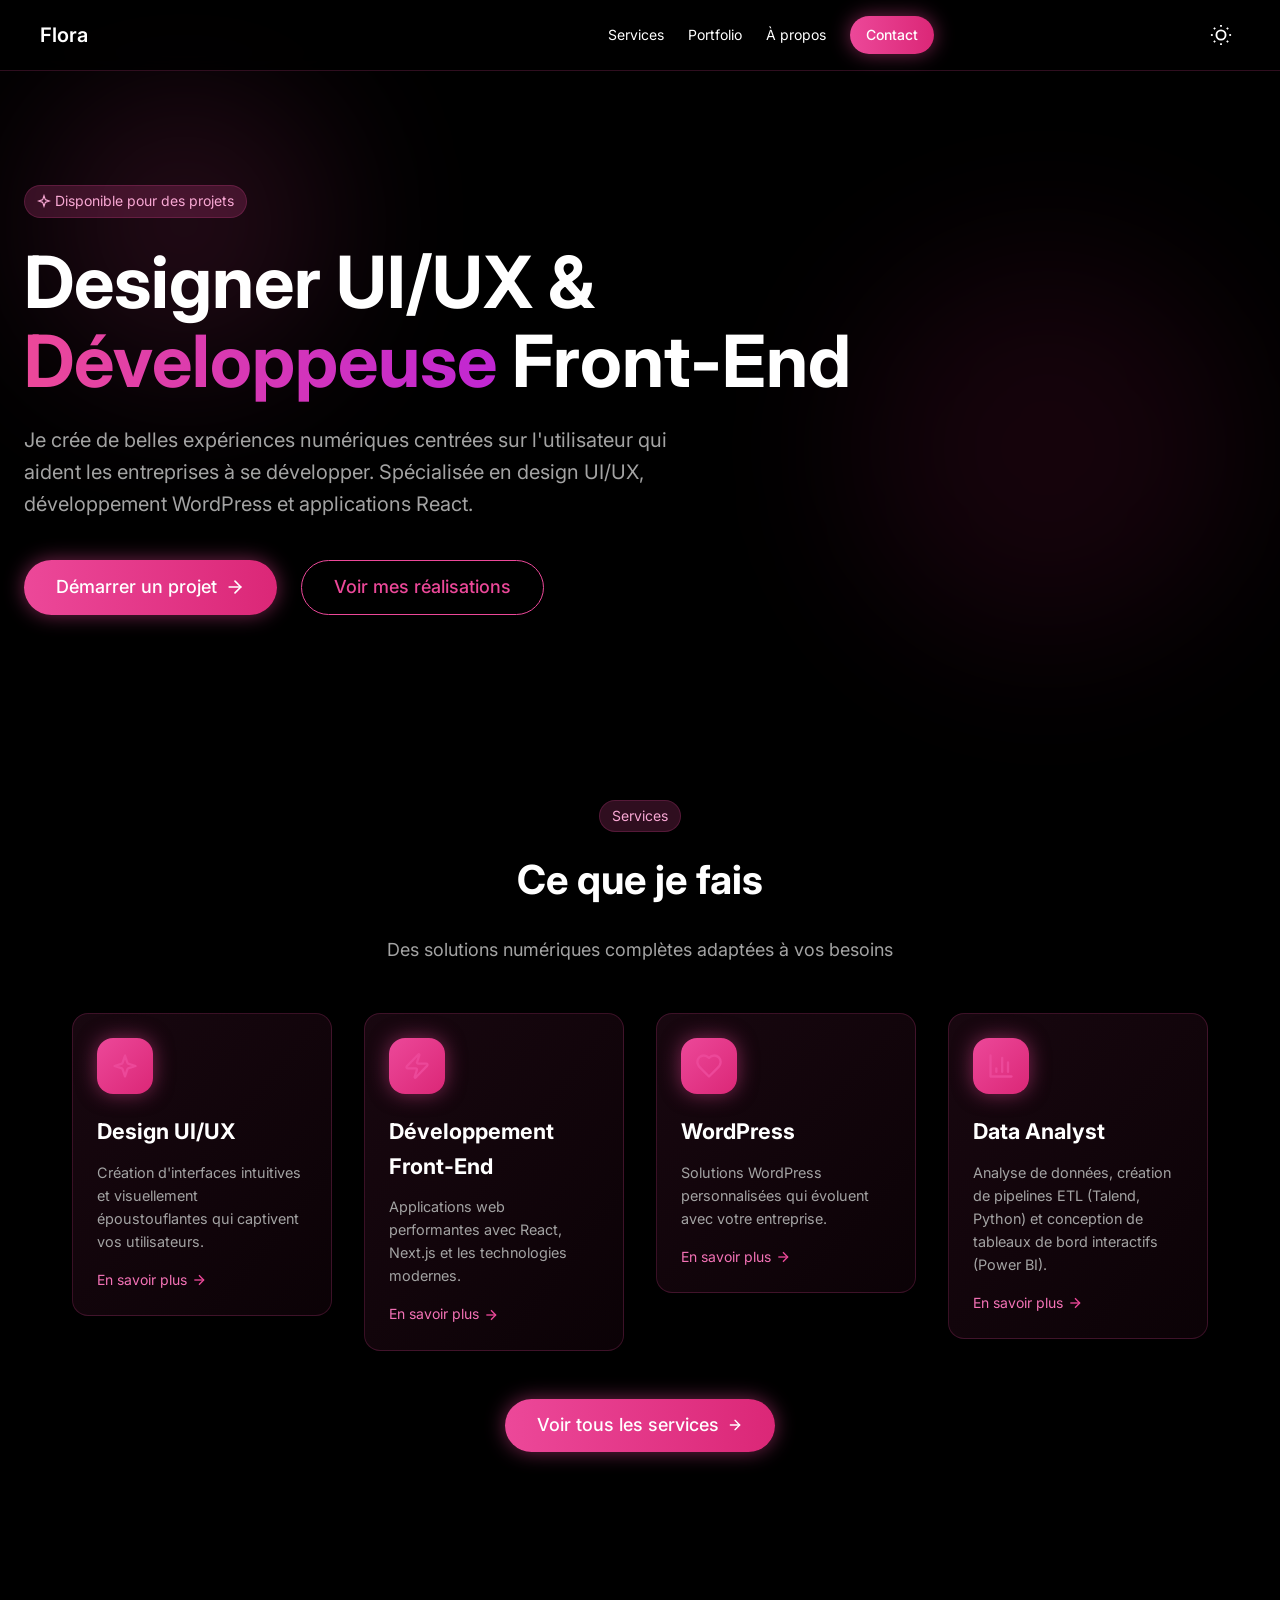
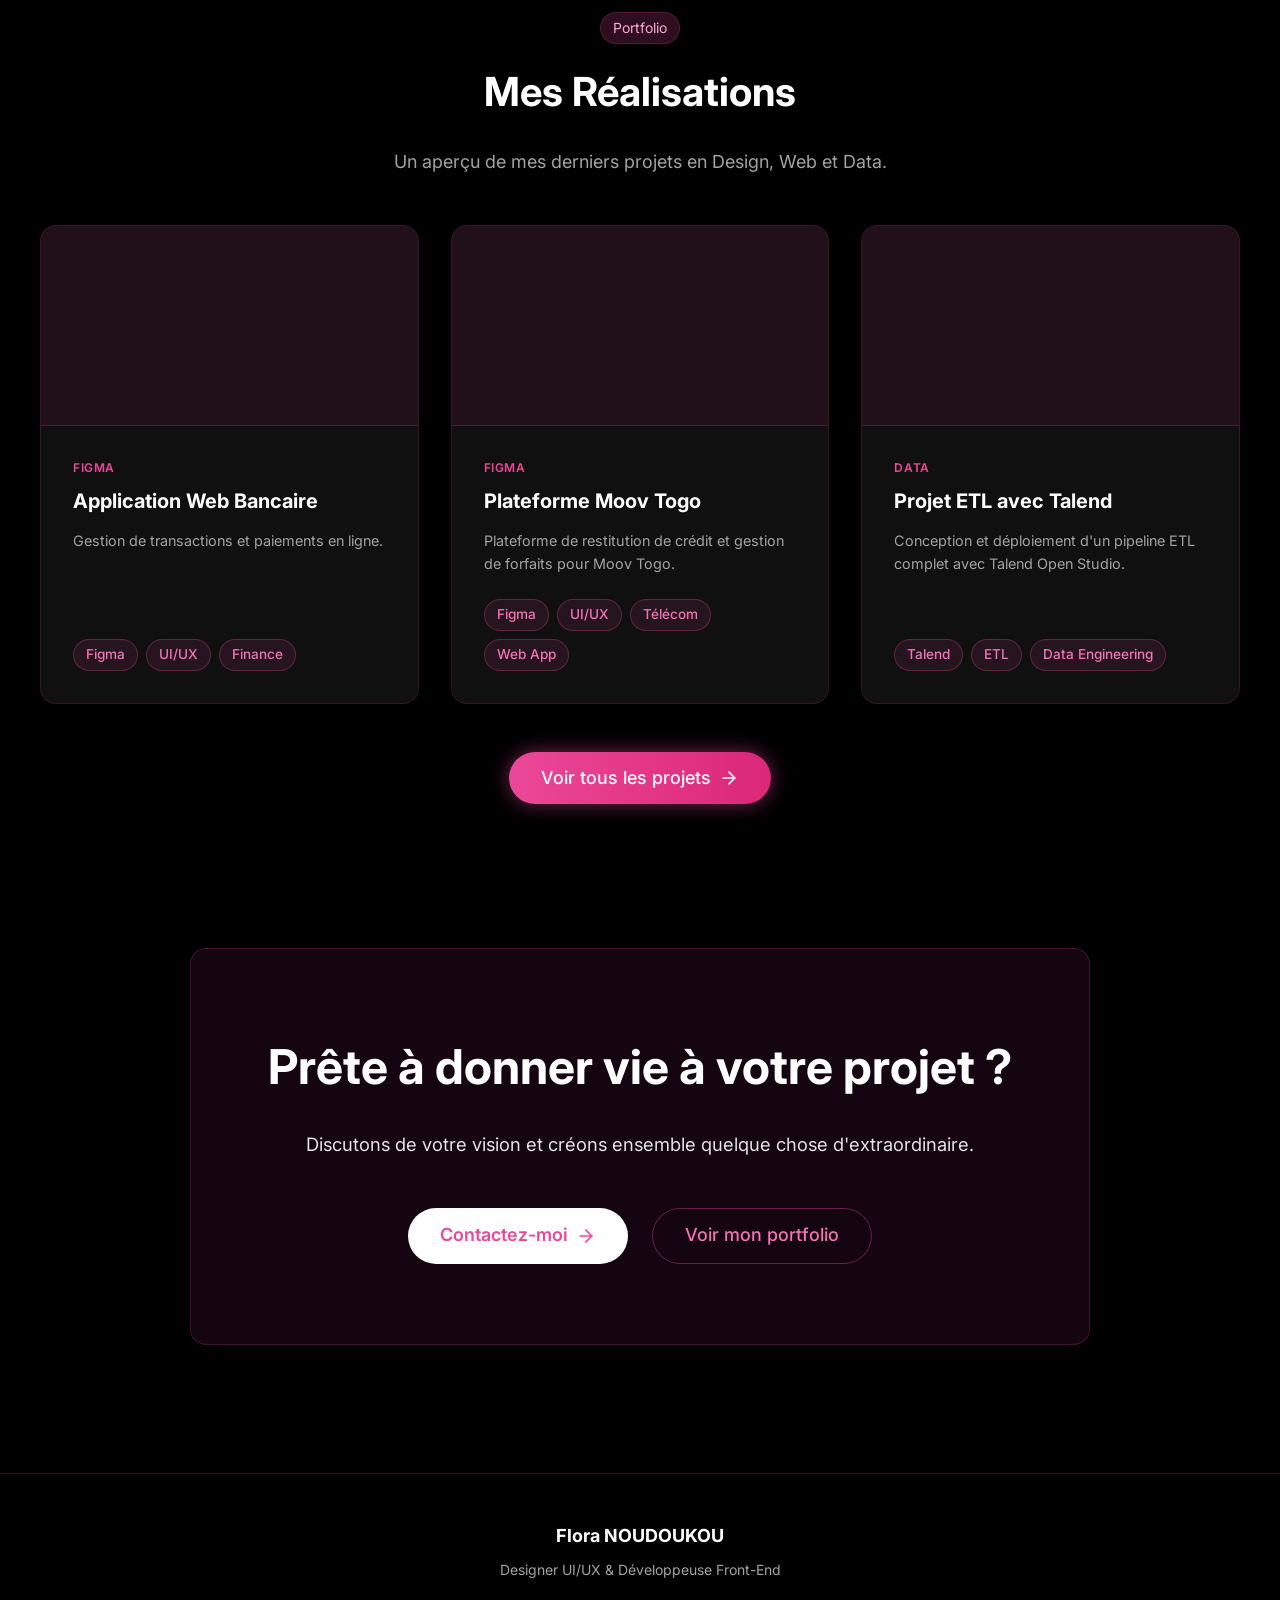
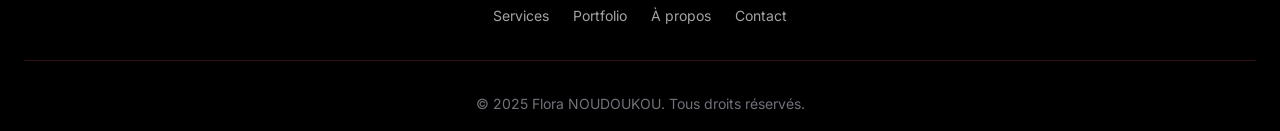
==== index.html @ b66b8b77 "Add files via upload" ====
<!DOCTYPE html>
<html lang="fr">

<head>
  <meta charset="UTF-8">
  <meta name="viewport" content="width=device-width, initial-scale=1.0">
  <title>Flora - Portfolio</title>
  <link rel="stylesheet" href="style.css">
  <link href="https://fonts.googleapis.com/css2?family=Inter:wght@400;500;600;700&display=swap" rel="stylesheet">
</head>

<body>
  <nav class="navbar">
    <div class="nav-container">
      <a href="index.html" class="logo">Flora</a>
      <button id="mobile-menu-toggle" class="mobile-menu-btn" aria-label="Menu">
        <svg viewBox="0 0 24 24" fill="none" stroke="currentColor" stroke-width="2" stroke-linecap="round"
          stroke-linejoin="round">
          <line x1="3" y1="12" x2="21" y2="12"></line>
          <line x1="3" y1="6" x2="21" y2="6"></line>
          <line x1="3" y1="18" x2="21" y2="18"></line>
        </svg>
      </button>
      <div class="nav-links desktop-only">
        <a href="services.html">Services</a>
        <a href="#portfolio">Portfolio</a>
        <a href="about.html">À propos</a>
        <a href="contact.html" class="btn btn-primary glow-pink btn-sm">Contact</a>
      </div>
      <button class="theme-toggle-btn ml-2" aria-label="Changer le thème"
        style="background: none; border: none; cursor: pointer; color: var(--text-color); display: flex; align-items: center; justify-content: center; padding: 0.5rem;">
        <svg class="sun-icon" width="22" height="22" viewBox="0 0 24 24" fill="none" stroke="currentColor"
          stroke-width="2">
          <circle cx="12" cy="12" r="5" />
          <line x1="12" y1="1" x2="12" y2="3" />
          <line x1="12" y1="21" x2="12" y2="23" />
          <line x1="4.22" y1="4.22" x2="5.64" y2="5.64" />
          <line x1="18.36" y1="18.36" x2="19.78" y2="19.78" />
          <line x1="1" y1="12" x2="3" y2="12" />
          <line x1="21" y1="12" x2="23" y2="12" />
          <line x1="4.22" y1="19.78" x2="5.64" y2="18.36" />
          <line x1="18.36" y1="5.64" x2="19.78" y2="4.22" />
        </svg>
        <svg class="moon-icon" width="22" height="22" viewBox="0 0 24 24" fill="none" stroke="currentColor"
          stroke-width="2" style="display: none;">
          <path d="M21 12.79A9 9 0 1 1 11.21 3 7 7 0 0 0 21 12.79z" />
        </svg>
      </button>
    </div>
  </nav>

  <section class="hero relative-container"
    style="text-align: left; align-items: flex-start; display: flex; flex-direction: column;">
    <div class="bg-orb orb-1"></div>
    <div class="bg-orb orb-2"></div>

    <div class="z-10 container" style="margin-left: 0; padding-left: 1.5rem;">
      <div class="badge mb-6">
        <svg width="14" height="14" viewBox="0 0 24 24" fill="none" stroke="currentColor" stroke-width="2" class="mr-1">
          <path
            d="m12 3-1.912 5.813a2 2 0 0 1-1.275 1.275L3 12l5.813 1.912a2 2 0 0 1 1.275 1.275L12 21l1.912-5.813a2 2 0 0 1 1.275-1.275L21 12l-5.813-1.912a2 2 0 0 1-1.275-1.275L12 3Z" />
        </svg>
        Disponible pour des projets
      </div>

      <h1 class="hero-title">
        Designer UI/UX & <br>
        <span class="text-gradient">Développeuse</span> Front-End
      </h1>

      <p class="hero-description text-muted">
        Je crée de belles expériences numériques centrées sur l'utilisateur qui aident les entreprises à se développer.
        Spécialisée en design UI/UX, développement WordPress et applications React.
      </p>

      <div class="button-group">
        <a href="contact.html" class="btn btn-primary glow-pink btn-lg">
          Démarrer un projet
          <svg width="20" height="20" viewBox="0 0 24 24" fill="none" stroke="currentColor" stroke-width="2"
            stroke-linecap="round" stroke-linejoin="round" class="ml-2">
            <path d="M5 12h14" />
            <path d="m12 5 7 7-7 7" />
          </svg>
        </a>
        <a href="portfolio.html" class="btn btn-outline btn-lg">Voir mes réalisations</a>
      </div>
    </div>
  </section>

  <section id="services" class="services-section">
    <div class="container text-center">
      <div class="badge mb-4">Services</div>
      <h2 class="section-title">Ce que je fais</h2>
      <p class="section-subtitle">Des solutions numériques complètes adaptées à vos besoins</p>

      <div class="grid-4">
        <div class="card group">
          <div class="card-icon glow-pink">
            <svg width="28" height="28" viewBox="0 0 24 24" fill="none" stroke="white" stroke-width="2"
              stroke-linecap="round" stroke-linejoin="round">
              <path
                d="m12 3-1.912 5.813a2 2 0 0 1-1.275 1.275L3 12l5.813 1.912a2 2 0 0 1 1.275 1.275L12 21l1.912-5.813a2 2 0 0 1 1.275-1.275L21 12l-5.813-1.912a2 2 0 0 1-1.275-1.275L12 3Z" />
            </svg>
          </div>
          <h3>Design UI/UX</h3>
          <p>Création d'interfaces intuitives et visuellement époustouflantes qui captivent vos utilisateurs.</p>
          <a href="#uiux" class="btn-link">En savoir plus <svg width="16" height="16" viewBox="0 0 24 24" fill="none"
              stroke="currentColor" stroke-width="2" class="ml-1">
              <path d="M5 12h14" />
              <path d="m12 5 7 7-7 7" />
            </svg></a>
        </div>

        <div class="card group">
          <div class="card-icon glow-pink">
            <svg width="28" height="28" viewBox="0 0 24 24" fill="none" stroke="white" stroke-width="2"
              stroke-linecap="round" stroke-linejoin="round">
              <path
                d="M4 14a1 1 0 0 1-.78-1.63l9.9-10.2a.5.5 0 0 1 .86.46l-1.92 6.02A1 1 0 0 0 13 10h7a1 1 0 0 1 .78 1.63l-9.9 10.2a.5.5 0 0 1-.86-.46l1.92-6.02A1 1 0 0 0 11 14z" />
            </svg>
          </div>
          <h3>Développement Front-End</h3>
          <p>Applications web performantes avec React, Next.js et les technologies modernes.</p>
          <a href="#frontend" class="btn-link">En savoir plus <svg width="16" height="16" viewBox="0 0 24 24"
              fill="none" stroke="currentColor" stroke-width="2" class="ml-1">
              <path d="M5 12h14" />
              <path d="m12 5 7 7-7 7" />
            </svg></a>
        </div>

        <div class="card group">
          <div class="card-icon glow-pink">
            <svg width="28" height="28" viewBox="0 0 24 24" fill="none" stroke="white" stroke-width="2"
              stroke-linecap="round" stroke-linejoin="round">
              <path
                d="M19 14c1.49-1.46 3-3.21 3-5.5A5.5 5.5 0 0 0 16.5 3c-1.76 0-3 .5-4.5 2-1.5-1.5-2.74-2-4.5-2A5.5 5.5 0 0 0 2 8.5c0 2.3 1.5 4.05 3 5.5l7 7Z" />
            </svg>
          </div>
          <h3>WordPress</h3>
          <p>Solutions WordPress personnalisées qui évoluent avec votre entreprise.</p>
          <a href="#wordpress" class="btn-link">En savoir plus <svg width="16" height="16" viewBox="0 0 24 24"
              fill="none" stroke="currentColor" stroke-width="2" class="ml-1">
              <path d="M5 12h14" />
              <path d="m12 5 7 7-7 7" />
            </svg></a>
        </div>

        <div class="card group">
          <div class="card-icon glow-pink">
            <svg width="28" height="28" viewBox="0 0 24 24" fill="none" stroke="white" stroke-width="2"
              stroke-linecap="round" stroke-linejoin="round">
              <path d="M3 3v18h18" />
              <path d="M18 17V9" />
              <path d="M13 17V5" />
              <path d="M8 17v-3" />
            </svg>
          </div>
          <h3>Data Analyst</h3>
          <p>Analyse de données, création de pipelines ETL (Talend, Python) et conception de tableaux de bord
            interactifs (Power BI).</p>
          <a href="services.html#data" class="btn-link">En savoir plus
            <svg width="16" height="16" viewBox="0 0 24 24" fill="none" stroke="currentColor" stroke-width="2"
              class="ml-1">
              <path d="M5 12h14" />
              <path d="m12 5 7 7-7 7" />
            </svg>
          </a>
        </div>
      </div>

      <div class="mt-12">
        <a href="services.html" class="btn btn-primary glow-pink btn-lg inline-flex">
          Voir tous les services
          <svg width="16" height="16" viewBox="0 0 24 24" fill="none" stroke="currentColor" stroke-width="2"
            stroke-linecap="round" stroke-linejoin="round" class="ml-2">
            <path d="M5 12h14" />
            <path d="m12 5 7 7-7 7" />
          </svg>
        </a>
      </div>
    </div>
  </section>

  <section id="portfolio" class="portfolio-section container">
    <div class="text-center mb-12">
      <div class="badge mb-4">Portfolio</div>
      <h2 class="section-title">Mes Réalisations</h2>
      <p class="section-subtitle">Un aperçu de mes derniers projets en Design, Web et Data.</p>
    </div>

    <div id="portfolio-grid-home" class="grid-3"></div>

    <div class="text-center mt-12">
      <a href="portfolio.html" class="btn btn-primary glow-pink btn-lg inline-flex">
        Voir tous les projets
        <svg width="20" height="20" viewBox="0 0 24 24" fill="none" stroke="currentColor" stroke-width="2"
          stroke-linecap="round" stroke-linejoin="round" class="ml-2">
          <path d="M5 12h14" />
          <path d="m12 5 7 7-7 7" />
        </svg>
      </a>
    </div>
  </section>

  <section class="cta-section container" style="margin-bottom: 4rem;">
    <div class="card cta-image-match">
      <h2>Prête à donner vie à votre projet ?</h2>
      <p>Discutons de votre vision et créons ensemble quelque chose d'extraordinaire.</p>
      <div class="cta-buttons-center">
        <a href="mailto:noudoukouflora24@gmail.com" class="btn btn-white-pink btn-lg">
          Contactez-moi
          <svg width="20" height="20" viewBox="0 0 24 24" fill="none" stroke="currentColor" stroke-width="2"
            stroke-linecap="round" stroke-linejoin="round" class="ml-2">
            <path d="M5 12h14" />
            <path d="m12 5 7 7-7 7" />
          </svg>
        </a>
        <a href="portfolio.html" class="btn btn-outline-dark btn-lg">Voir mon portfolio</a>
      </div>
    </div>
  </section>

  <footer class="footer border-t">
    <div class="container flex-between align-center mobile-col">
      <div class="footer-info">
        <h3>Flora NOUDOUKOU</h3>
        <p>Designer UI/UX & Développeuse Front-End</p>
      </div>
      <div class="footer-links">
        <a href="#services">Services</a>
        <a href="#portfolio">Portfolio</a>
        <a href="#about">À propos</a>
        <a href="#contact">Contact</a>
      </div>
    </div>
    <div class="footer-bottom border-t text-center">
      <p>© 2025 Flora NOUDOUKOU. Tous droits réservés.</p>
    </div>
  </footer>

  <script src="script.js"></script>
</body>

</html>
---- style.css ----
/* ==========================================
   0. VARIABLES & RESET
   ========================================== */
:root {
    --bg-color: #000000;
    --text-color: #ffffff;
    --text-muted: #a3a3a3;
    --primary: #ec4899;
    --primary-hover: #db2777;
    --badge-bg: rgba(236, 72, 153, 0.2);
    --badge-text: #f9a8d4;
    --card-bg: rgba(26, 26, 26, 0.4);
    --border-color: rgba(236, 72, 153, 0.2);
    font-family: 'Inter', -apple-system, BlinkMacSystemFont, 'Segoe UI', sans-serif;
}

* {
    margin: 0;
    padding: 0;
    box-sizing: border-box;
}

body {
    background-color: var(--bg-color);
    color: var(--text-color);
    line-height: 1.6;
    scroll-behavior: smooth;
    overflow-x: hidden;
    transition: background-color 0.4s ease, color 0.4s ease;
}

a {
    text-decoration: none;
    transition: color 0.3s ease, background-color 0.3s ease;
}

/* Transitions globales */
.card, .navbar, .btn, .footer, .form-control,
h1, h2, h3, p, .modal, .tag, svg {
    transition:
        background-color 0.4s ease,
        border-color 0.4s ease,
        color 0.4s ease,
        transform 0.3s ease,
        box-shadow 0.3s ease,
        stroke 0.4s ease;
}


/* ==========================================
   1. UTILITAIRES
   ========================================== */
.container         { max-width: 1200px; margin: 0 auto; padding: 0 1.5rem; }
.text-center       { text-align: center; }
.mx-auto           { margin-left: auto !important; margin-right: auto !important; }
.mb-4              { margin-bottom: 1rem; }
.mb-6              { margin-bottom: 1.5rem; }
.mt-12             { margin-top: 3rem; }
.mr-1              { margin-right: 0.25rem; }
.ml-1              { margin-left: 0.25rem; }
.ml-2              { margin-left: 0.5rem; }
.w-full            { width: 100%; }
.z-10              { position: relative; z-index: 10; }
.inline-flex       { display: inline-flex; align-items: center; }
.flex-between      { display: flex; justify-content: space-between; }
.align-center      { align-items: center; }
.flex-align-center { display: flex; align-items: center; }
.border-t          { border-top: 1px solid var(--border-color); }
.text-muted        { color: var(--text-muted); font-size: 0.85rem; margin-bottom: 0.5rem; }
.text-link         { color: #f472b6; font-size: 0.9rem; }
.text-small        { color: #f472b6; font-size: 0.8rem; margin-top: 0.5rem; }
.mobile-col        { flex-direction: column; gap: 1.5rem; text-align: center; }
.relative-container { position: relative; }


/* ==========================================
   2. NAVIGATION
   ========================================== */
.navbar {
    position: fixed;
    top: 0;
    width: 100%;
    background-color: rgba(0, 0, 0, 0.8);
    backdrop-filter: blur(12px);
    border-bottom: 1px solid var(--border-color);
    z-index: 50;
    padding: 1rem 1.5rem;
}

.nav-container {
    max-width: 1200px;
    margin: 0 auto;
    display: flex;
    justify-content: space-between;
    align-items: center;
}

.logo {
    font-size: 1.25rem;
    font-weight: 600;
    color: white;
}

.nav-links {
    display: flex;
    gap: 1.5rem;
    align-items: center;
}

.nav-links a {
    font-size: 0.875rem;
    color: white;
}

.nav-links a:hover { color: var(--primary); }

.mobile-menu-btn {
    background: none;
    border: none;
    color: #f472b6;
    cursor: pointer;
}

/* Icônes du toggle de thème */
body.light-mode .sun-icon  { display: none !important; }
body.light-mode .moon-icon { display: block !important; }


/* ==========================================
   3. STRUCTURES DES PAGES
   ========================================== */
.hero {
    padding: 10rem 0 5rem 0;
    text-align: left;
    display: flex;
    flex-direction: column;
    align-items: flex-start;
    justify-content: center;
    min-height: 80vh;
}

.hero .container {
    max-width: 900px;
    margin-left: 0;
    margin-right: auto;
}

.hero-title {
    font-size: clamp(2.5rem, 6vw, 4.5rem);
    font-weight: 700;
    line-height: 1.1;
    margin-bottom: 1.5rem;
    max-width: 850px;
}

.hero-description {
    font-size: clamp(1rem, 2vw, 1.25rem);
    color: var(--text-muted);
    margin-bottom: 2.5rem;
    max-width: 650px;
}

.button-group {
    display: flex;
    gap: 1.5rem;
    justify-content: flex-start;
    flex-wrap: wrap;
}

.section-header {
    padding-top: 8rem;
    padding-bottom: 3rem;
    display: flex;
    flex-direction: column;
    align-items: center;
    text-align: center;
}

.section-header .hero-title {
    max-width: 900px;
    margin: 0 auto;
    line-height: 1.2;
}

.section-title    { font-size: 2.5rem; margin-bottom: 1rem; }
.section-subtitle {
    max-width: 700px;
    margin: 1.5rem auto 3rem;
    color: var(--text-muted);
    font-size: 1.125rem;
}

.services-section  { padding: 5rem 0; }
.portfolio-section { padding: 5rem 0; }
.cta-section       { padding: 4rem 1.5rem; }


/* ==========================================
   4. BADGES & BOUTONS
   ========================================== */
.badge {
    display: inline-flex;
    align-items: center;
    padding: 0.25rem 0.75rem;
    font-size: 0.875rem;
    border-radius: 9999px;
    background-color: var(--badge-bg);
    color: var(--badge-text);
    border: 1px solid var(--border-color);
    transition: all 0.4s ease;
}

.btn {
    display: inline-flex;
    align-items: center;
    justify-content: center;
    border-radius: 9999px;
    font-weight: 500;
    cursor: pointer;
    border: none;
    padding: 0.8rem 2rem;
    width: fit-content;
    transition: all 0.3s ease;
}

.btn-sm { padding: 0.5rem 1rem; font-size: 0.875rem; }
.btn-lg { padding: 0.75rem 2rem; font-size: 1.125rem; }

.btn:active { transform: scale(0.95); }

.btn-primary {
    background: linear-gradient(to right, #ec4899, #db2777);
    color: white;
}
.btn-primary:hover {
    background: linear-gradient(to right, #db2777, #be185d);
    filter: brightness(1.1);
    box-shadow: 0 0 25px rgba(236, 72, 153, 0.6);
}

.btn-outline {
    background: transparent;
    border: 1px solid var(--primary);
    color: var(--primary);
}
.btn-outline:hover { background-color: rgba(124, 58, 237, 0.1); }

.btn-outline-dark {
    background-color: transparent;
    color: #f472b6;
    border: 1px solid rgba(236, 72, 153, 0.4);
    padding: 0.8rem 2rem;
    border-radius: 9999px;
    font-weight: 500;
}
.btn-outline-dark:hover { background-color: rgba(236, 72, 153, 0.1); }

.btn-white {
    background-color: white;
    color: #db2777;
}
.btn-white:hover { background-color: #f3f4f6; }

.btn-white-pink {
    background-color: white;
    color: var(--primary);
    font-weight: 600;
    padding: 0.8rem 2rem;
    border-radius: 9999px;
}
.btn-white-pink:hover { background-color: #f3f4f6; }

.btn-link {
    display: inline-flex;
    align-items: center;
    color: #f472b6;
    font-size: 0.875rem;
}
.btn-link:hover { color: #f9a8d4; }


/* ==========================================
   5. CARTES & SERVICES
   ========================================== */
.card {
    background: linear-gradient(to bottom right, rgba(236, 72, 153, 0.1), rgba(219, 39, 119, 0.05));
    border: 1px solid var(--border-color);
    padding: 1.5rem;
    border-radius: 1rem;
    text-align: left;
    display: flex;
    flex-direction: column;
    transition: all 0.3s ease;
    animation: fadeInUp 0.6s ease-out backwards;
}

.card:nth-child(2) { animation-delay: 0.1s; }
.card:nth-child(3) { animation-delay: 0.2s; }
.card:nth-child(4) { animation-delay: 0.3s; }

.card:hover {
    transform: translateY(-8px);
    border-color: var(--primary);
    box-shadow: 0 12px 30px rgba(236, 72, 153, 0.15);
}

.services-section .card {
    aspect-ratio: 1 / 1;
    align-items: flex-start;
}

.services-section .card .btn-link { margin-top: auto; }

.card-icon {
    width: 3.5rem;
    height: 3.5rem;
    flex-shrink: 0;
    background: linear-gradient(to bottom right, #ec4899, #db2777);
    border-radius: 1rem;
    display: flex;
    align-items: center;
    justify-content: center;
    margin-bottom: 1.25rem;
    color: white;
    transition: transform 0.3s ease;
}
.card:hover .card-icon { transform: scale(1.1); }

.card h3 { font-size: 1.35rem; margin-bottom: 0.75rem; }
.card p   { color: var(--text-muted); font-size: 0.9rem; margin-bottom: 1rem; flex-grow: 1; }

.card .btn-link { margin-top: auto; width: fit-content; }

.check-icon, .passion-card svg, .card svg {
    color: var(--primary);
    stroke: var(--primary);
}

.grid-2 { display: grid; grid-template-columns: 1fr; gap: 2rem; }
.grid-3 { display: grid; grid-template-columns: repeat(auto-fit, minmax(300px, 1fr)); gap: 2rem; }
.grid-4 { display: grid; grid-template-columns: repeat(auto-fit, minmax(260px, 1fr)); gap: 2rem; justify-content: center; }


/* ==========================================
   6. PORTFOLIO & MODALE
   ========================================== */
.project-card {
    padding: 0;
    overflow: hidden;
    display: flex;
    flex-direction: column;
    background: var(--card-bg);
}

.project-cover {
    height: 200px;
    background-color: rgba(236, 72, 153, 0.1);
    background-size: cover;
    background-position: center;
    border-bottom: 1px solid var(--border-color);
    transition: transform 0.3s ease;
}
.project-card:hover .project-cover { transform: scale(1.05); }

.project-content {
    padding: 2rem;
    flex-grow: 1;
    display: flex;
    flex-direction: column;
    position: relative;
    z-index: 2;
    background: var(--card-bg);
}

.project-category {
    font-size: 0.75rem;
    text-transform: uppercase;
    letter-spacing: 0.05em;
    color: var(--primary);
    margin-bottom: 0.5rem;
    font-weight: 600;
}

.project-content h3 { margin-bottom: 0.75rem; font-size: 1.25rem; }
.project-content p  { color: var(--text-muted); font-size: 0.9rem; margin-bottom: 1.5rem; flex-grow: 1; }

.tags-container {
    display: flex;
    flex-wrap: wrap;
    gap: 0.5rem;
    margin-top: auto;
}

.tag, .skill-tag {
    background-color: rgba(236, 72, 153, 0.1);
    color: #f472b6;
    border: 1px solid rgba(236, 72, 153, 0.3);
    padding: 0.25rem 0.75rem;
    border-radius: 9999px;
    font-size: 0.85rem;
    font-weight: 500;
}

.filter-container {
    display: flex;
    justify-content: center;
    flex-wrap: wrap;
    gap: 1rem;
    margin-bottom: 3rem;
}

.filter-btn {
    background: transparent;
    border: 1px solid var(--border-color);
    color: var(--text-color);
    padding: 0.5rem 1.5rem;
    border-radius: 9999px;
    cursor: pointer;
    font-size: 0.9rem;
    font-weight: 500;
    transition: all 0.3s ease;
    font-family: inherit;
}
.filter-btn:hover  { border-color: var(--primary); color: var(--primary); }
.filter-btn.active {
    background: linear-gradient(to right, var(--primary), var(--primary-hover));
    color: white;
    border-color: transparent;
    box-shadow: 0 0 15px rgba(236, 72, 153, 0.4);
}

.modal {
    display: none;
    position: fixed;
    z-index: 9999;
    left: 0; top: 0;
    width: 100%; height: 100%;
    background-color: rgba(0, 0, 0, 0.9);
    backdrop-filter: blur(10px);
    align-items: center;
    justify-content: center;
    padding: 1rem;
}

.modal-content {
    position: relative;
    background: var(--bg-color);
    width: 90%;
    max-width: 900px;
    max-height: 85vh;
    overflow-y: auto;
    padding: 3rem;
    border-radius: 1rem;
    border: 1px solid var(--border-color);
}

.close-modal {
    position: absolute;
    top: 1rem;
    right: 1.5rem;
    font-size: 2.5rem;
    color: var(--primary);
    background: none;
    border: none;
    cursor: pointer;
    z-index: 10001;
}


/* ==========================================
   7. CONTACT & FORMULAIRES
   ========================================== */
.contact-grid { display: grid; grid-template-columns: 1fr; gap: 2rem; }
.form-row     { display: grid; grid-template-columns: 1fr; gap: 1rem; }
.form-group   { margin-bottom: 1.5rem; }

.form-label {
    display: block;
    margin-bottom: 0.5rem;
    color: #d4d4d8;
    font-size: 0.875rem;
    font-weight: 500;
}

.form-control {
    width: 100%;
    padding: 0.8rem 1rem;
    border-radius: 0.5rem;
    background-color: rgba(0, 0, 0, 0.5);
    border: 1px solid rgba(236, 72, 153, 0.3);
    color: white;
    font-family: inherit;
    font-size: 0.95rem;
    transition: all 0.3s ease;
}

.form-control:focus {
    outline: none;
    border-color: var(--primary);
    box-shadow: 0 0 0 2px rgba(236, 72, 153, 0.2);
}

.info-card {
    display: flex;
    flex-direction: row;
    align-items: flex-start;
    gap: 1.5rem;
    margin-bottom: 1rem;
    padding: 1.5rem;
}
.info-content h3 { font-size: 1.1rem; margin-bottom: 0.2rem; }


/* ==========================================
   8. FAQ ACCORDION
   ========================================== */
.faq-item {
    background: var(--card-bg);
    border: 1px solid var(--border-color);
    border-radius: 0.75rem;
    margin-bottom: 1rem;
    overflow: hidden;
}

.faq-question {
    width: 100%;
    text-align: left;
    padding: 1.5rem;
    background: transparent;
    border: none;
    color: white;
    font-size: 1.1rem;
    font-weight: 600;
    cursor: pointer;
    display: flex;
    justify-content: space-between;
    align-items: center;
    font-family: inherit;
}

.faq-icon {
    display: flex;
    align-items: center;
    justify-content: center;
    width: 24px;
    height: 24px;
    background: rgba(236, 72, 153, 0.2);
    color: #f472b6;
    border-radius: 50%;
    transition: transform 0.3s ease;
    flex-shrink: 0;
}

.faq-answer {
    max-height: 0;
    overflow: hidden;
    transition: max-height 0.3s ease, padding 0.3s ease;
}
.faq-answer p { padding: 0 1.5rem 1.5rem; color: var(--text-muted); font-size: 0.95rem; }

.faq-item.active .faq-answer { max-height: 200px; }
.faq-item.active .faq-icon   { transform: rotate(45deg); }


/* ==========================================
   9. CTA & FOOTER
   ========================================== */
.cta-card {
    max-width: 900px;
    margin: 0 auto;
    padding: 4rem 2rem;
    background: linear-gradient(to bottom right, rgba(236, 72, 153, 0.2), rgba(219, 39, 119, 0.1));
}
.cta-card h2 { font-size: 2.5rem; margin-bottom: 1.5rem; }
.cta-card p  { font-size: 1.25rem; color: #d4d4d8; margin-bottom: 2rem; }

.cta-image-match {
    max-width: 900px;
    margin: 0 auto;
    padding: 5rem 2rem;
    background: #140510;
    border: 1px solid rgba(236, 72, 153, 0.2);
    border-radius: 1rem;
    text-align: center;
    display: flex;
    flex-direction: column;
    align-items: center;
}
.cta-image-match h2 { font-size: clamp(2rem, 4vw, 3rem); margin-bottom: 1.5rem; color: white; font-weight: 700; }
.cta-image-match p  { font-size: 1.15rem; color: #e4e4e7; margin-bottom: 3rem; max-width: 700px; }

.cta-buttons-center { display: flex; gap: 1.5rem; justify-content: center; flex-wrap: wrap; }

.footer         { padding: 3rem 1.5rem 1rem; }
.footer-info h3 { font-size: 1.125rem; margin-bottom: 0.5rem; }
.footer-info p  { color: var(--text-muted); font-size: 0.875rem; }
.footer-links   { display: flex; gap: 1.5rem; flex-wrap: wrap; }
.footer-links a { color: var(--text-muted); font-size: 0.875rem; }
.footer-links a:hover { color: #f472b6; }
.footer-bottom  { margin-top: 2rem; padding-top: 2rem; color: #71717a; font-size: 0.875rem; text-align: center; }


/* ==========================================
   10. PAGE À PROPOS
   ========================================== */
.about-hero-grid { display: grid; gap: 4rem; align-items: center; }

.icon-box-pink {
    width: 3rem;
    height: 3rem;
    background: rgba(236, 72, 153, 0.2);
    color: #f9a8d4;
    border-radius: 0.75rem;
    display: flex;
    align-items: center;
    justify-content: center;
    flex-shrink: 0;
}

.skills-tags-container { display: flex; flex-wrap: wrap; gap: 0.75rem; }

.skill-tag {
    background-color: transparent;
    color: #f472b6;
    border: 1px solid rgba(236, 72, 153, 0.4);
    padding: 0.5rem 1.25rem;
    border-radius: 9999px;
    font-size: 0.95rem;
    font-weight: 500;
    transition: all 0.3s ease;
}
.skill-tag:hover {
    background-color: rgba(236, 72, 153, 0.1);
    border-color: #f472b6;
    transform: translateY(-2px);
}


/* ==========================================
   11. PAGE SERVICES (DÉTAIL)
   ========================================== */
.service-detail-block { display: grid; gap: 3rem; align-items: center; }

.service-icon-large {
    width: 4rem;
    height: 4rem;
    background: linear-gradient(to bottom right, #ec4899, #db2777);
    border-radius: 1rem;
    display: flex;
    align-items: center;
    justify-content: center;
    color: white;
}

.check-list      { list-style: none; padding: 0; margin: 0 0 2rem 0; }
.check-list li   { display: flex; align-items: flex-start; gap: 1rem; margin-bottom: 1.5rem; }
.check-list h4   { color: white; font-size: 1rem; margin-bottom: 0.25rem; }
.check-list p    { color: var(--text-muted); font-size: 0.9rem; margin: 0; }
.check-icon      { width: 24px; height: 24px; color: #f472b6; flex-shrink: 0; margin-top: 0.2rem; }

.bg-gradient-dark {
    background: linear-gradient(to bottom right, rgba(236, 72, 153, 0.15), rgba(219, 39, 119, 0.05));
}

.side-feature { display: flex; align-items: center; gap: 1rem; margin-bottom: 1.5rem; }

.side-icon {
    width: 3rem;
    height: 3rem;
    background: rgba(236, 72, 153, 0.2);
    color: #f9a8d4;
    border-radius: 0.75rem;
    display: flex;
    align-items: center;
    justify-content: center;
    flex-shrink: 0;
}

.process-card { position: relative; text-align: left; padding: 2rem; padding-top: 3rem; }

.step-number {
    position: absolute;
    top: 1.5rem;
    right: 1.5rem;
    width: 3.5rem;
    height: 3.5rem;
    background: linear-gradient(to bottom right, #ec4899, #db2777);
    border-radius: 50%;
    display: flex;
    align-items: center;
    justify-content: center;
    font-size: 1.25rem;
    font-weight: 700;
    color: white;
}

.process-card h3 { margin-top: 1.5rem; }


/* ==========================================
   12. EFFETS VISUELS
   ========================================== */
.text-gradient {
    background: linear-gradient(to right, var(--primary), #c026d3);
    -webkit-background-clip: text;
    -webkit-text-fill-color: transparent;
}

.glow-pink        { box-shadow: 0 0 20px rgba(236, 72, 153, 0.5); }
.glow-pink-strong { box-shadow: 0 0 40px rgba(236, 72, 153, 0.8); }

.bg-orb {
    position: absolute;
    border-radius: 50%;
    filter: blur(80px);
    opacity: 0.5;
    animation: pulse 4s cubic-bezier(0.4, 0, 0.6, 1) infinite;
}

.orb-1 {
    top: 5rem; left: 2.5rem;
    width: 18rem; height: 18rem;
    background-color: rgba(236, 72, 153, 0.3);
}

.orb-2 {
    bottom: 5rem; right: 2.5rem;
    width: 24rem; height: 24rem;
    background-color: rgba(219, 39, 119, 0.2);
    animation-delay: 1s;
}

@keyframes pulse {
    0%, 100% { opacity: 0.5; transform: scale(1); }
    50%       { opacity: 0.8; transform: scale(1.05); }
}

@keyframes fadeInUp {
    from { opacity: 0; transform: translateY(20px); }
    to   { opacity: 1; transform: translateY(0); }
}

@keyframes fadeInDown {
    from { opacity: 0; transform: translateY(-10px); }
    to   { opacity: 1; transform: translateY(0); }
}


/* ==========================================
   13. MODE CLAIR (LIGHT THEME)
   ========================================== */
body.light-mode {
    --bg-color: #ffffff;
    --text-color: #111827;
    --text-muted: #4b5563;
    --primary: #7c3aed;
    --primary-hover: #6d28d9;
    --badge-bg: #111827;
    --badge-text: #ffffff;
    --card-bg: #ffffff;
    --border-color: rgba(124, 58, 237, 0.2);
}

/* --- Navigation --- */
body.light-mode .navbar            { background-color: rgba(255, 255, 255, 0.9); }
body.light-mode .logo,
body.light-mode .nav-links a       { color: var(--text-color); }
body.light-mode .nav-links a:hover,
body.light-mode .nav-links a.active,
body.light-mode .nav-links a[aria-current="page"] { color: var(--primary); }
body.light-mode .nav-links.active  { background-color: #ffffff; }
body.light-mode .mobile-menu-btn   { color: var(--primary); }

/* --- Cartes --- */
body.light-mode .card,
body.light-mode .bg-gradient-dark,
body.light-mode .process-card,
body.light-mode .faq-item {
    background: #ffffff;
    box-shadow: 0 4px 6px -1px rgba(0, 0, 0, 0.05), 0 2px 4px -1px rgba(0, 0, 0, 0.03);
    border-color: rgba(0, 0, 0, 0.08);
}

/* --- Icônes de cartes, services, étapes --- */
body.light-mode .card-icon,
body.light-mode .service-icon-large,
body.light-mode .step-number { background: linear-gradient(to bottom right, #7c3aed, #6d28d9); }

/* --- Icônes SVG (cartes, passions, check, contact) --- */
body.light-mode .check-icon,
body.light-mode .check-list svg,
body.light-mode .passion-card svg,
body.light-mode .card svg,
body.light-mode .info-card svg,
body.light-mode svg[class*="text-pink"] {
    color: var(--primary) !important;
    stroke: var(--primary) !important;
}

/* --- Bouton "En savoir plus →" et autres btn-link --- */
body.light-mode .btn-link       { color: var(--primary); }
body.light-mode .btn-link:hover { color: var(--primary-hover); }

/* --- Boutons primaires --- */
body.light-mode .btn-primary       { background: linear-gradient(to right, #7c3aed, #6d28d9); }
body.light-mode .btn-primary:hover { box-shadow: 0 0 25px rgba(124, 58, 237, 0.5); }
body.light-mode .btn-primary svg   { color: #ffffff; }

/* --- Boutons outline --- */
body.light-mode .btn-outline,
body.light-mode .btn-outline-dark {
    border-color: var(--primary) !important;
    color: var(--primary) !important;
}
body.light-mode .btn-outline:hover,
body.light-mode .btn-outline-dark:hover { background-color: rgba(124, 58, 237, 0.1) !important; }

/* --- Tags portfolio (Figma, UI/UX, etc.) --- */
body.light-mode .tag {
    background-color: rgba(124, 58, 237, 0.1);
    color: var(--primary);
    border-color: rgba(124, 58, 237, 0.3);
}

/* --- Tags de compétences --- */
body.light-mode .skill-tag {
    background-color: rgba(124, 58, 237, 0.08);
    color: var(--primary);
    border-color: rgba(124, 58, 237, 0.4);
}
body.light-mode .skill-tag:hover { background-color: rgba(124, 58, 237, 0.15); }

/* --- FAQ (icône rond +) --- */
body.light-mode .faq-question { color: var(--text-color); }
body.light-mode .faq-icon {
    background: rgba(124, 58, 237, 0.15);
    color: var(--primary);
}

/* --- Fond des project-cover (image absente) --- */
body.light-mode .project-cover {
    background-color: rgba(124, 58, 237, 0.08);
}

/* --- Formulaires --- */
body.light-mode .form-control {
    background-color: #f9fafb;
    color: var(--text-color);
    border-color: #d1d5db;
}
body.light-mode .form-label { color: var(--text-muted); }

/* --- Modale --- */
body.light-mode .modal { background-color: rgba(255, 255, 255, 0.95); }

/* --- CTA --- */
/* Était: background: #fdf2f8 (rose) */
body.light-mode .cta-image-match {
    background: #f5f3ff;
    border-color: rgba(124, 58, 237, 0.2);
}
body.light-mode .cta-image-match h2,
body.light-mode .cta-image-match p { color: var(--text-color); }

/* --- Texte gradient --- */
body.light-mode .text-gradient {
    background: linear-gradient(to right, #7c3aed, #c026d3);
    -webkit-background-clip: text;
    -webkit-text-fill-color: transparent;
}

/* --- Lueurs --- */
body.light-mode .glow-pink { box-shadow: 0 0 20px rgba(124, 58, 237, 0.4); }

/* --- Liens utilitaires --- */
body.light-mode .text-link,
body.light-mode .text-small,
body.light-mode .info-content a,
body.light-mode .info-content [class*="text-pink"],
body.light-mode .footer-links a:hover { color: var(--primary) !important; }

/* --- Icon box À propos (formation, expérience) --- */
/* Était: rgba(124, 58, 237, 0.15) → trop soutenu */
body.light-mode .icon-box-pink,
body.light-mode [class*="bg-pink-500\\/30"] {
    background-color: #ede9fe !important;
    color: var(--primary) !important;
}
body.light-mode .icon-box-pink svg { color: var(--primary) !important; }

/* Icônes des cartes services et side-icon */
body.light-mode .card-icon,
body.light-mode .service-icon-large {
    background: #ede9fe;
    color: var(--primary);
}
body.light-mode .card-icon svg,
body.light-mode .service-icon-large svg {
    color: var(--primary) !important;
    stroke: var(--primary) !important;
}

body.light-mode .side-icon {
    background: #ede9fe;
    color: var(--primary);
}

/* --- Titres hardcodés en rose (EPSI, Bostonsolux…) --- */
body.light-mode h4[style*="color: rgb(249, 168, 212)"],
body.light-mode h4[style*="color: #f9a8d4"],
body.light-mode .education-title,
body.light-mode .experience-title,
body.light-mode [class*="text-pink-300"] { color: var(--primary) !important; }

/* --- Badge --- */
body.light-mode .badge svg { color: #ffffff; }

/* --- Orbes de fond --- */
body.light-mode .bg-orb.orb-1 { background-color: rgba(124, 58, 237, 0.2); }
body.light-mode .bg-orb.orb-2 { background-color: rgba(139, 92, 246, 0.1); }

/* --- Filtres portfolio --- */
body.light-mode .filter-btn.active {
    box-shadow: 0 0 15px rgba(124, 58, 237, 0.4);
}


/* ==========================================
   14. RESPONSIVE
   ========================================== */
@media (min-width: 768px) {
    .mobile-only { display: none; }
    .grid-2      { grid-template-columns: repeat(2, 1fr); }
    .form-row    { grid-template-columns: 1fr 1fr; }
}

@media (min-width: 768px) and (max-width: 1024px) {
    .grid-3, .grid-4        { grid-template-columns: repeat(2, 1fr); gap: 1.5rem; }
    .services-section .card { aspect-ratio: auto; height: 100%; }
}

@media (min-width: 1100px) {
    .grid-4 { grid-template-columns: repeat(4, 260px); }
}

@media (min-width: 900px) {
    .about-hero-grid      { grid-template-columns: 1.2fr 1fr; }
    .contact-grid         { grid-template-columns: 1.2fr 1fr; }
    .service-detail-block { grid-template-columns: 1.2fr 1fr; }
    .reverse-layout       { grid-template-columns: 1fr 1.2fr; }
    .reverse-layout .card { order: -1; }
}

@media (max-width: 767px) {
    .desktop-only { display: none; }

    .container { padding: 0 1rem; }

    .hero            { align-items: center; text-align: center; }
    .hero .container { margin: 0 auto; }
    .section-header  { padding-top: 6rem; }
    .section-header .hero-title { font-size: 2.5rem; }

    .grid-2, .grid-3, .grid-4 { grid-template-columns: 1fr !important; gap: 1.25rem; }

    .card, .project-content { padding: 1.5rem; }

    .services-section .card { aspect-ratio: auto; min-height: 250px; }

    .project-cover { height: 160px; }

    .button-group { flex-direction: column; }
    .btn          { width: 100%; }
    .footer-links { justify-content: center; }

    .nav-links { display: none; }
    .nav-links.active {
        display: flex;
        flex-direction: column;
        position: absolute;
        top: 100%;
        left: 0;
        width: 100%;
        background-color: rgba(0, 0, 0, 0.95);
        padding: 2rem 1.5rem;
        border-bottom: 1px solid var(--border-color);
        gap: 2rem;
        animation: fadeInDown 0.3s ease-out forwards;
    }
}
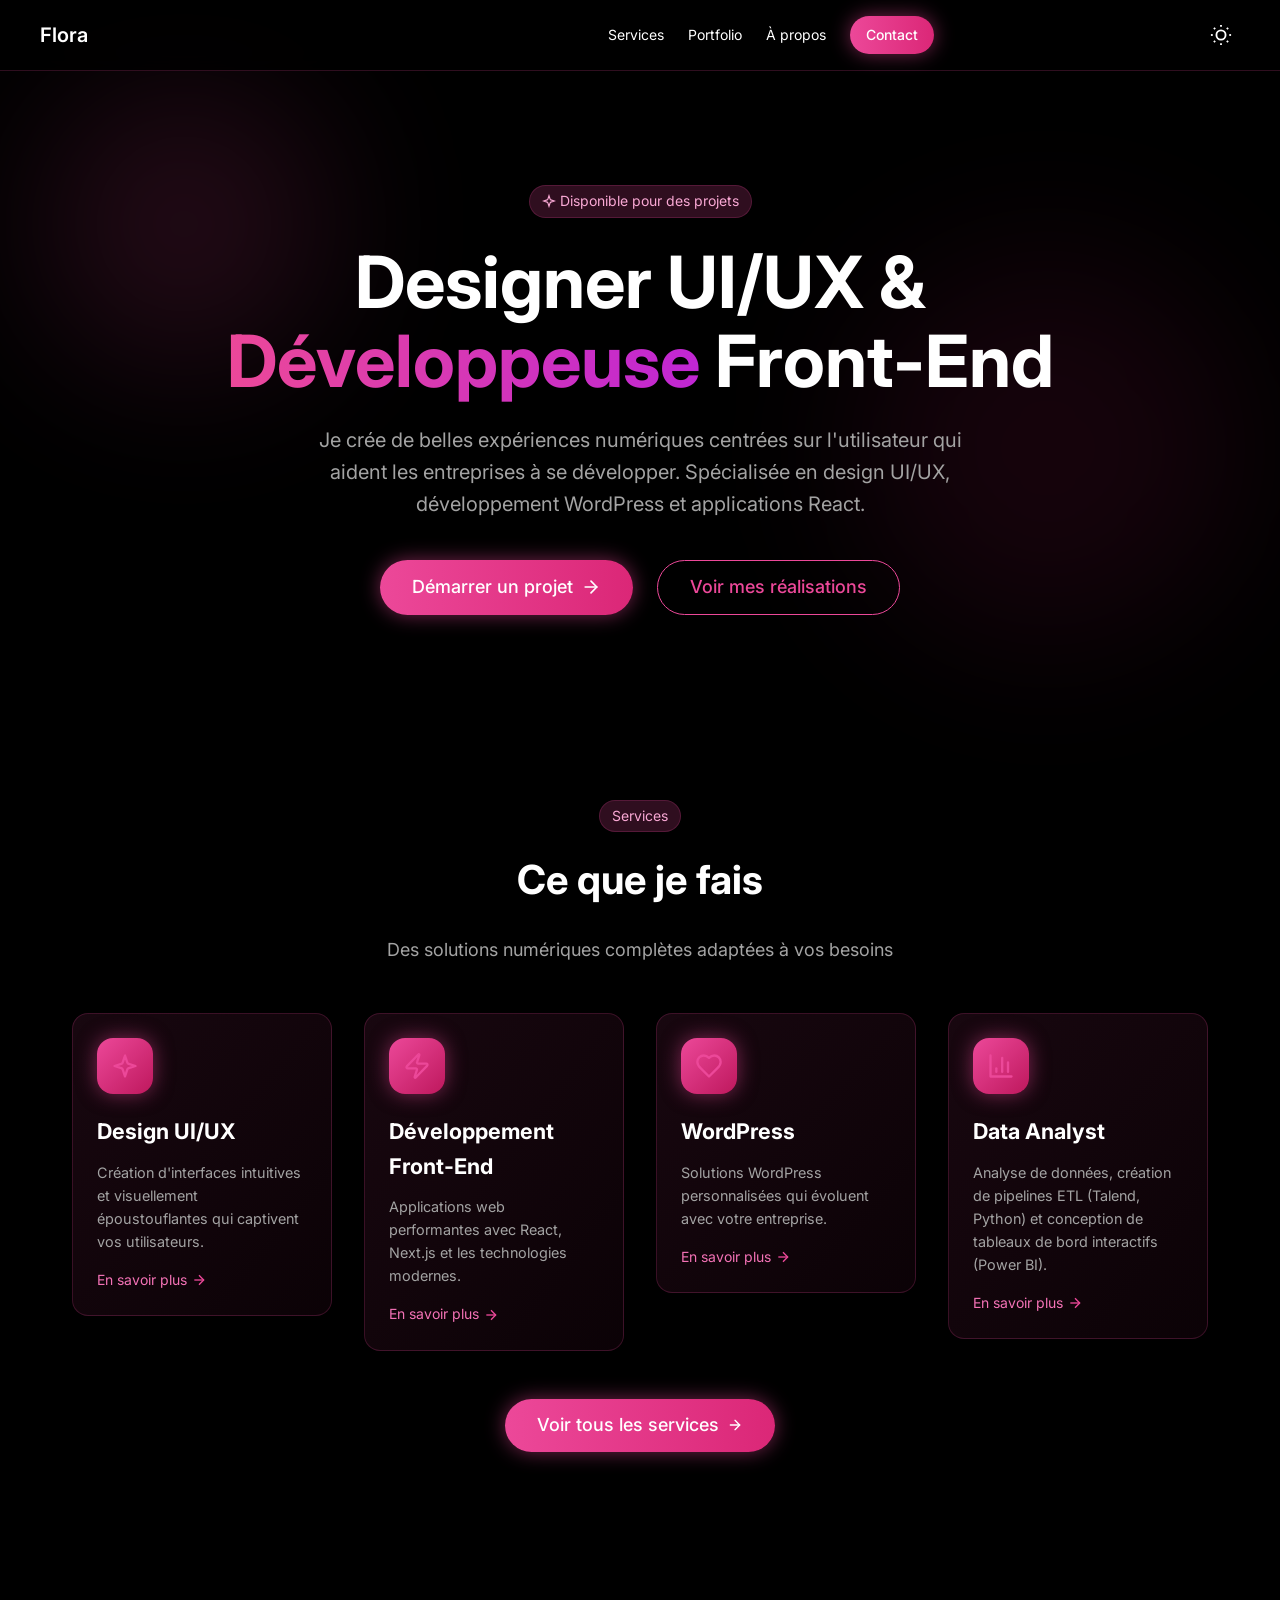
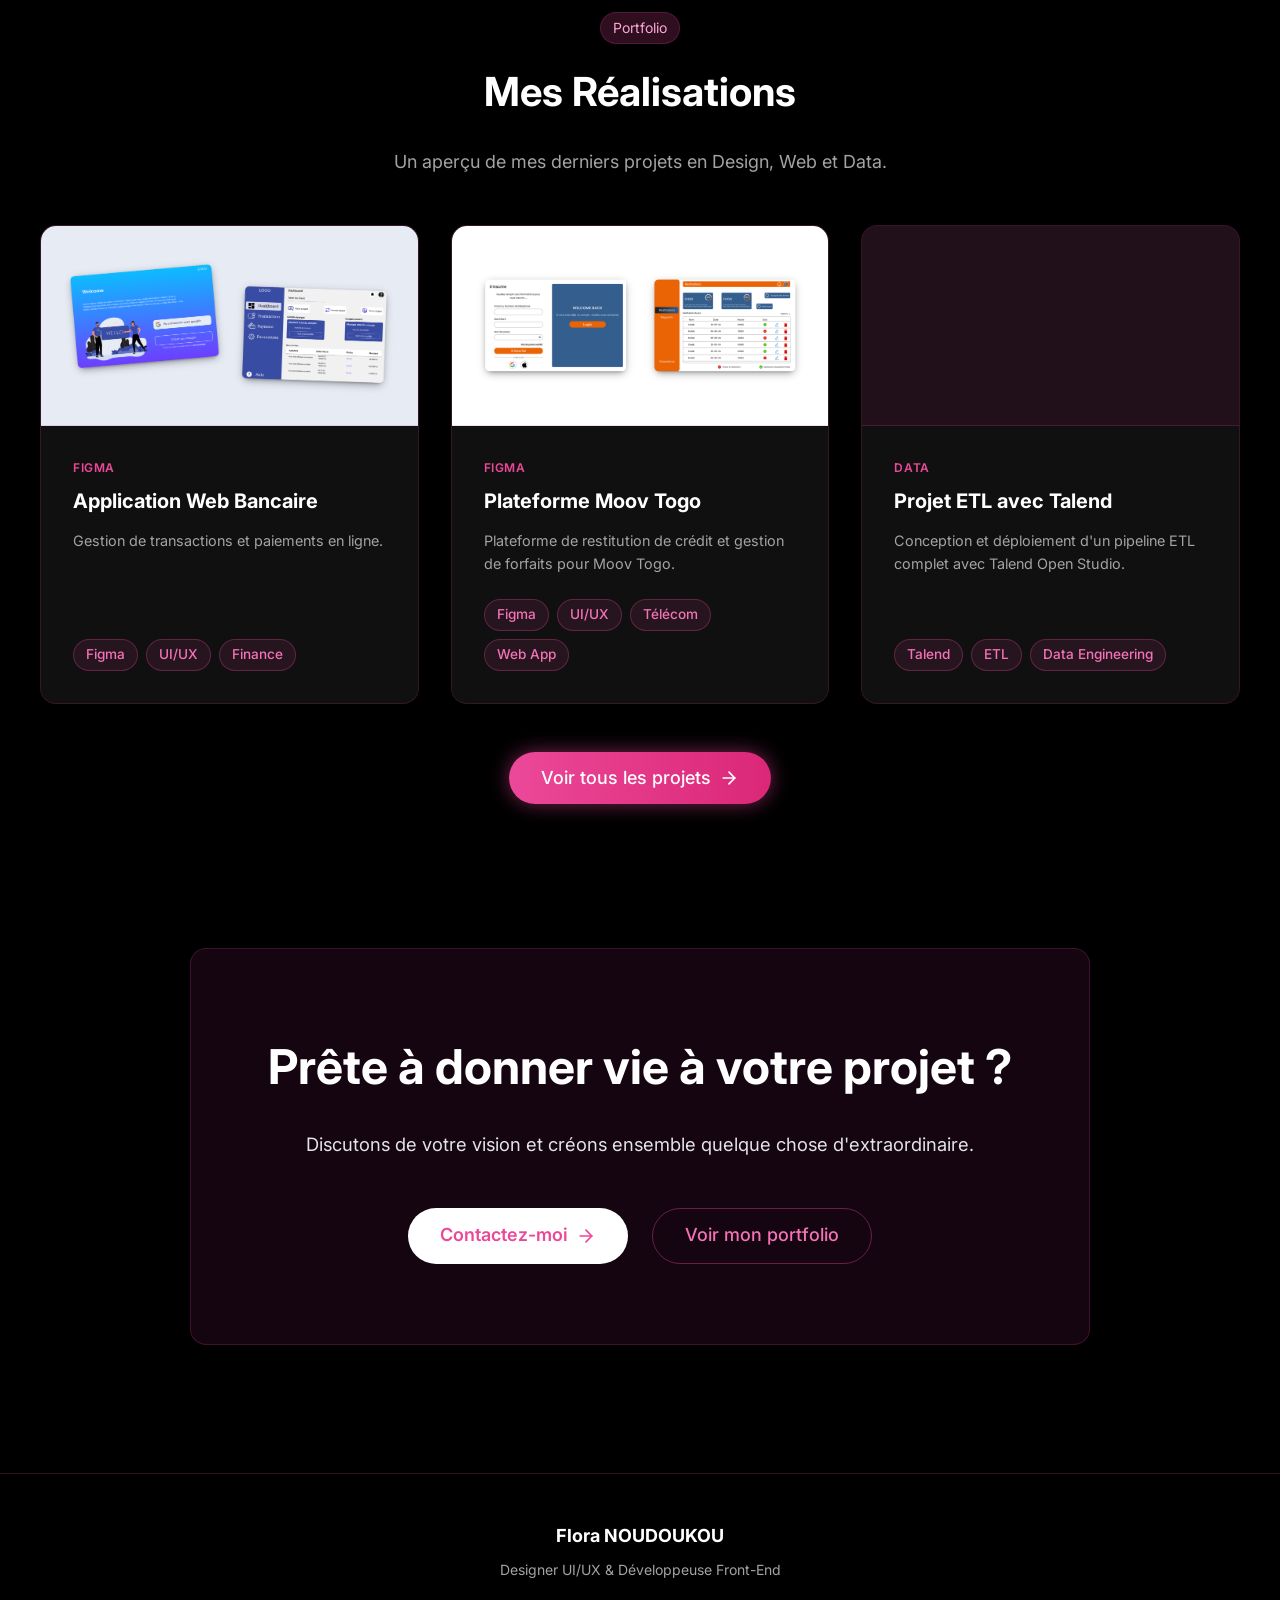
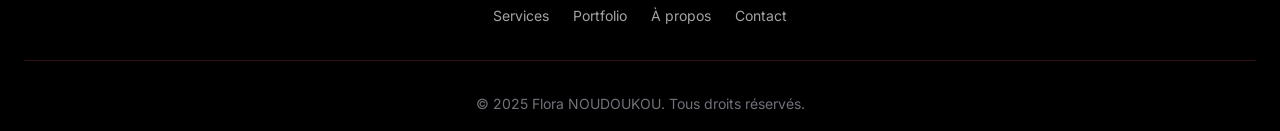
==== commit 6078ce5f: "middle" ====
--- a/index.html
+++ b/index.html
@@ -49,12 +49,11 @@
     </div>
   </nav>
 
-  <section class="hero relative-container"
-    style="text-align: left; align-items: flex-start; display: flex; flex-direction: column;">
+  <section class="hero relative-container">
     <div class="bg-orb orb-1"></div>
     <div class="bg-orb orb-2"></div>
 
-    <div class="z-10 container" style="margin-left: 0; padding-left: 1.5rem;">
+    <div class="z-10 container">
       <div class="badge mb-6">
         <svg width="14" height="14" viewBox="0 0 24 24" fill="none" stroke="currentColor" stroke-width="2" class="mr-1">
           <path
@@ -68,7 +67,7 @@
         <span class="text-gradient">Développeuse</span> Front-End
       </h1>
 
-      <p class="hero-description text-muted">
+      <p class="hero-description">
         Je crée de belles expériences numériques centrées sur l'utilisateur qui aident les entreprises à se développer.
         Spécialisée en design UI/UX, développement WordPress et applications React.
       </p>
--- a/style.css
+++ b/style.css
@@ -130,19 +130,18 @@
    3. STRUCTURES DES PAGES
    ========================================== */
 .hero {
-    padding: 10rem 0 5rem 0;
-    text-align: left;
+    padding: 10rem 0 5rem;
     display: flex;
     flex-direction: column;
-    align-items: flex-start;
+    align-items: center;    /* centre horizontalement */
     justify-content: center;
     min-height: 80vh;
+    text-align: center;     /* centre le texte */
 }
 
 .hero .container {
     max-width: 900px;
-    margin-left: 0;
-    margin-right: auto;
+    margin: 0 auto;         /* centrage auto des deux côtés */
 }
 
 .hero-title {
@@ -151,6 +150,8 @@
     line-height: 1.1;
     margin-bottom: 1.5rem;
     max-width: 850px;
+    margin-left: auto;
+    margin-right: auto;
 }
 
 .hero-description {
@@ -158,12 +159,14 @@
     color: var(--text-muted);
     margin-bottom: 2.5rem;
     max-width: 650px;
+    margin-left: auto;
+    margin-right: auto;
 }
 
 .button-group {
     display: flex;
     gap: 1.5rem;
-    justify-content: flex-start;
+    justify-content: center; /* boutons centrés */
     flex-wrap: wrap;
 }
 
@@ -315,16 +318,22 @@
     width: 3.5rem;
     height: 3.5rem;
     flex-shrink: 0;
-    background: linear-gradient(to bottom right, #ec4899, #db2777);
+    background: linear-gradient(135deg, #ec4899 0%, #be185d 100%);
     border-radius: 1rem;
     display: flex;
     align-items: center;
     justify-content: center;
     margin-bottom: 1.25rem;
-    color: white;
-    transition: transform 0.3s ease;
-}
-.card:hover .card-icon { transform: scale(1.1); }
+    transition: transform 0.3s ease, box-shadow 0.3s ease;
+    box-shadow: 0 0 20px rgba(236, 72, 153, 0.6),
+                inset 0 1px 0 rgba(255, 255, 255, 0.2);
+}
+
+.card:hover .card-icon {
+    transform: scale(1.1);
+    box-shadow: 0 0 35px rgba(236, 72, 153, 0.85),
+                inset 0 1px 0 rgba(255, 255, 255, 0.2);
+}
 
 .card h3 { font-size: 1.35rem; margin-bottom: 0.75rem; }
 .card p   { color: var(--text-muted); font-size: 0.9rem; margin-bottom: 1rem; flex-grow: 1; }
@@ -987,4 +996,174 @@
         gap: 2rem;
         animation: fadeInDown 0.3s ease-out forwards;
     }
+}
+
+/* ==========================================
+   Modale Projet
+   ========================================== */
+.modal-overlay {
+    display: none;
+    position: fixed;
+    inset: 0;
+    background: rgba(0, 0, 0, 0.85);
+    backdrop-filter: blur(6px);
+    z-index: 1000;
+    align-items: center;
+    justify-content: center;
+    padding: 1rem;
+}
+
+.modal-overlay.active {
+    display: flex;
+}
+
+.modal-box {
+    background: #0d0d0d;
+    border: 1px solid var(--border-color);
+    border-radius: 1.25rem;
+    width: 100%;
+    max-width: 900px;
+    max-height: 90vh;
+    overflow-y: auto;
+    padding: 2.5rem;
+    position: relative;
+    animation: fadeInUp 0.3s ease-out;
+}
+
+.modal-close {
+    position: absolute;
+    top: 1.25rem;
+    right: 1.25rem;
+    background: rgba(236, 72, 153, 0.15);
+    border: none;
+    color: #f472b6;
+    width: 2.25rem;
+    height: 2.25rem;
+    border-radius: 50%;
+    font-size: 1.25rem;
+    cursor: pointer;
+    display: flex;
+    align-items: center;
+    justify-content: center;
+    transition: background 0.3s ease;
+    flex-shrink: 0;
+}
+
+.modal-close:hover {
+    background: rgba(236, 72, 153, 0.35);
+}
+
+.modal-title {
+    font-size: clamp(1.4rem, 4vw, 2rem);
+    margin-bottom: 1.5rem;
+    padding-right: 2.5rem; /* évite que le titre passe sous le bouton ✕ */
+}
+
+.modal-grid {
+    display: grid;
+    grid-template-columns: 1fr 1fr;
+    gap: 2rem;
+}
+
+.modal-section-title {
+    font-size: 1rem;
+    margin-bottom: 0.85rem;
+    color: var(--primary);
+}
+
+.modal-goal {
+    color: var(--text-muted);
+    font-size: 0.95rem;
+    margin-bottom: 2rem;
+    line-height: 1.7;
+}
+
+.modal-design-block {
+    background: rgba(255, 255, 255, 0.05);
+    padding: 1.5rem;
+    border-radius: 1rem;
+}
+
+.modal-color-dots {
+    display: flex;
+    flex-wrap: wrap;
+    gap: 10px;
+    margin: 0.5rem 0 1.25rem;
+}
+
+.color-dot {
+    width: 30px;
+    height: 30px;
+    border-radius: 50%;
+    border: 1px solid rgba(255, 255, 255, 0.2);
+    display: inline-block;
+    flex-shrink: 0;
+}
+
+.modal-plugins {
+    display: flex;
+    flex-wrap: wrap;
+    gap: 0.5rem;
+    margin-top: 0.5rem;
+}
+
+.modal-plugin-tag {
+    background: rgba(236, 72, 153, 0.15);
+    color: #f472b6;
+    border: 1px solid rgba(236, 72, 153, 0.3);
+    padding: 0.25rem 0.75rem;
+    border-radius: 9999px;
+    font-size: 0.85rem;
+    font-weight: 500;
+}
+
+.modal-preview-img {
+    width: 100%;
+    border-radius: 1rem;
+    border: 1px solid var(--border-color);
+    display: block;
+}
+
+.modal-github-btn {
+    display: inline-flex;
+    align-items: center;
+    gap: 0.6rem;
+    background: linear-gradient(to right, #ec4899, #db2777);
+    color: white;
+    padding: 0.7rem 1.5rem;
+    border-radius: 9999px;
+    font-weight: 500;
+    font-size: 0.95rem;
+    text-decoration: none;
+    transition: filter 0.3s ease;
+}
+
+.modal-github-btn:hover {
+    filter: brightness(1.15);
+}
+
+/* Responsive modale */
+@media (max-width: 767px) {
+    .modal-box {
+        padding: 1.5rem 1.25rem;
+        max-height: 95vh;
+        border-radius: 1rem;
+    }
+
+    .modal-grid {
+        grid-template-columns: 1fr; /* empile les deux colonnes */
+    }
+
+    /* Sur mobile, l'aperçu passe en premier */
+    .modal-media { order: -1; }
+}
+
+/* Mode clair */
+body.light-mode .modal-box {
+    background: #ffffff;
+    border-color: rgba(124, 58, 237, 0.2);
+}
+
+body.light-mode .modal-design-block {
+    background: rgba(0, 0, 0, 0.04);
 }
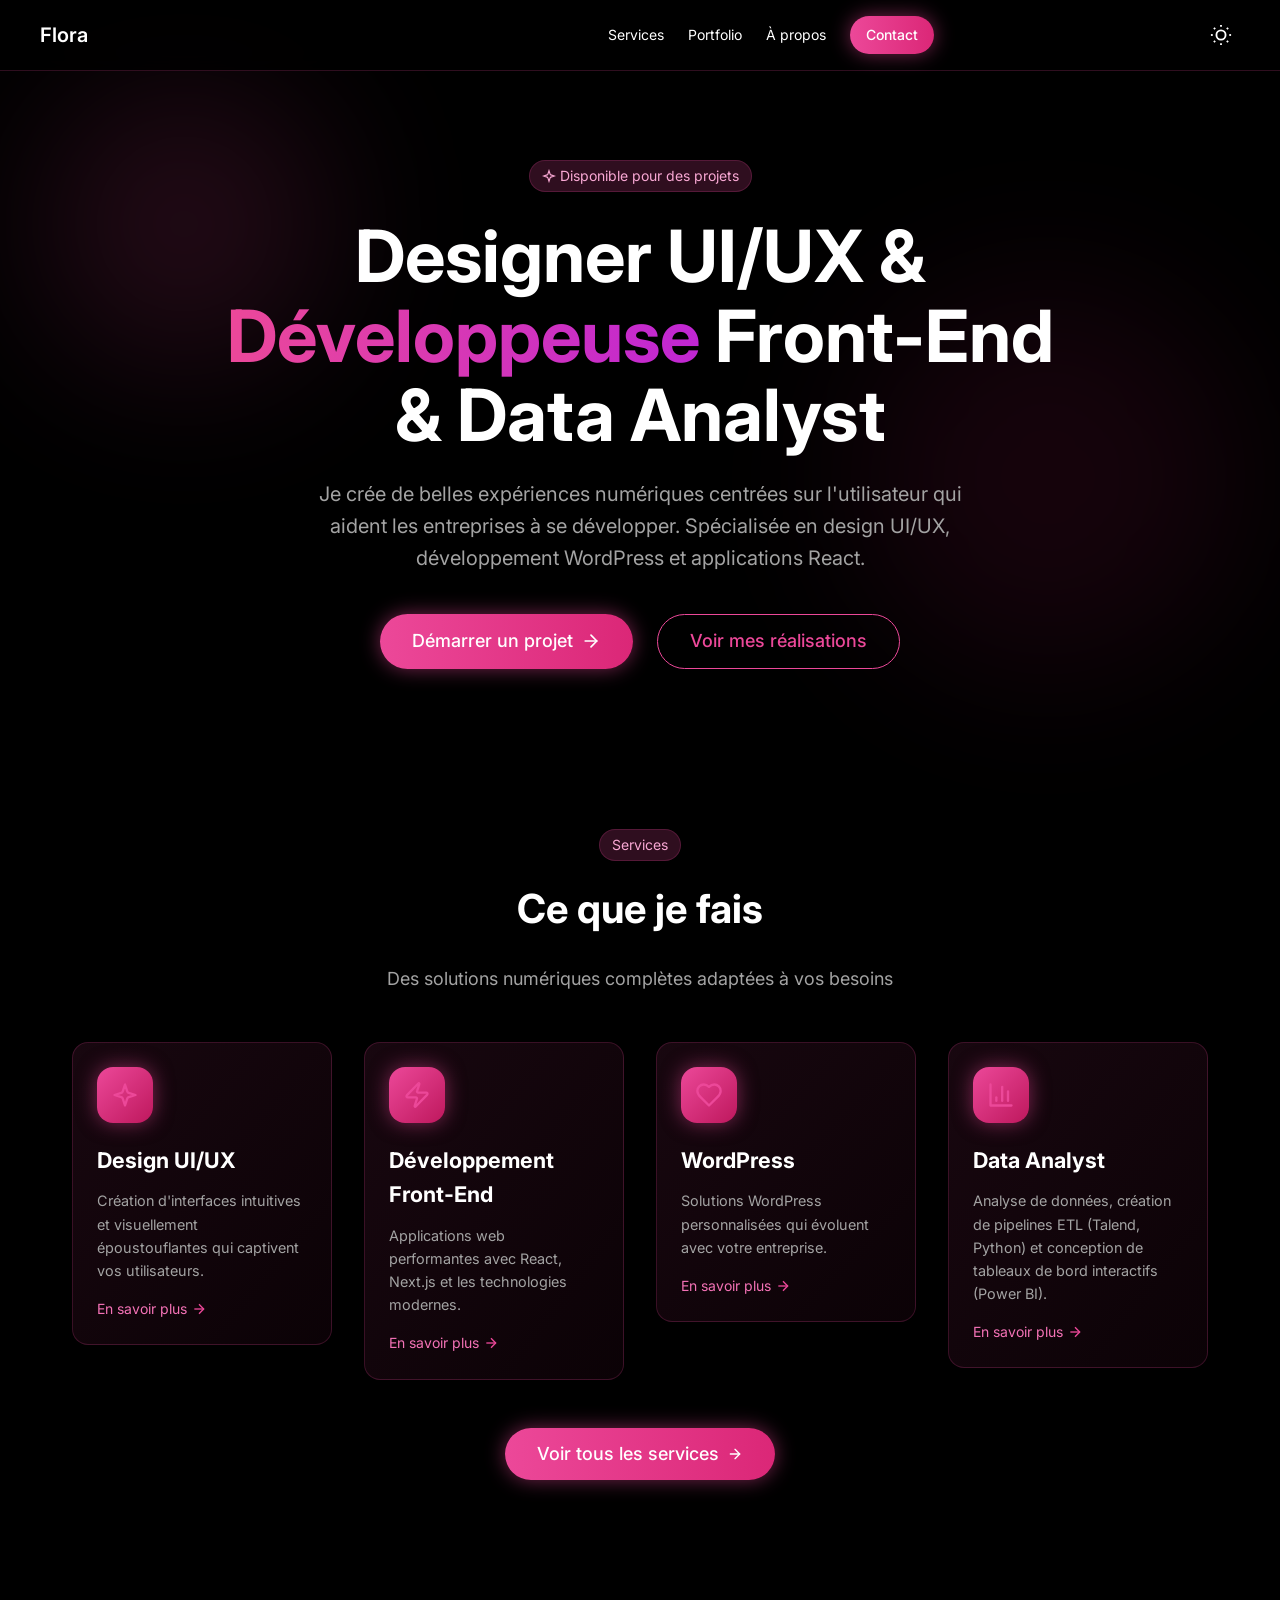
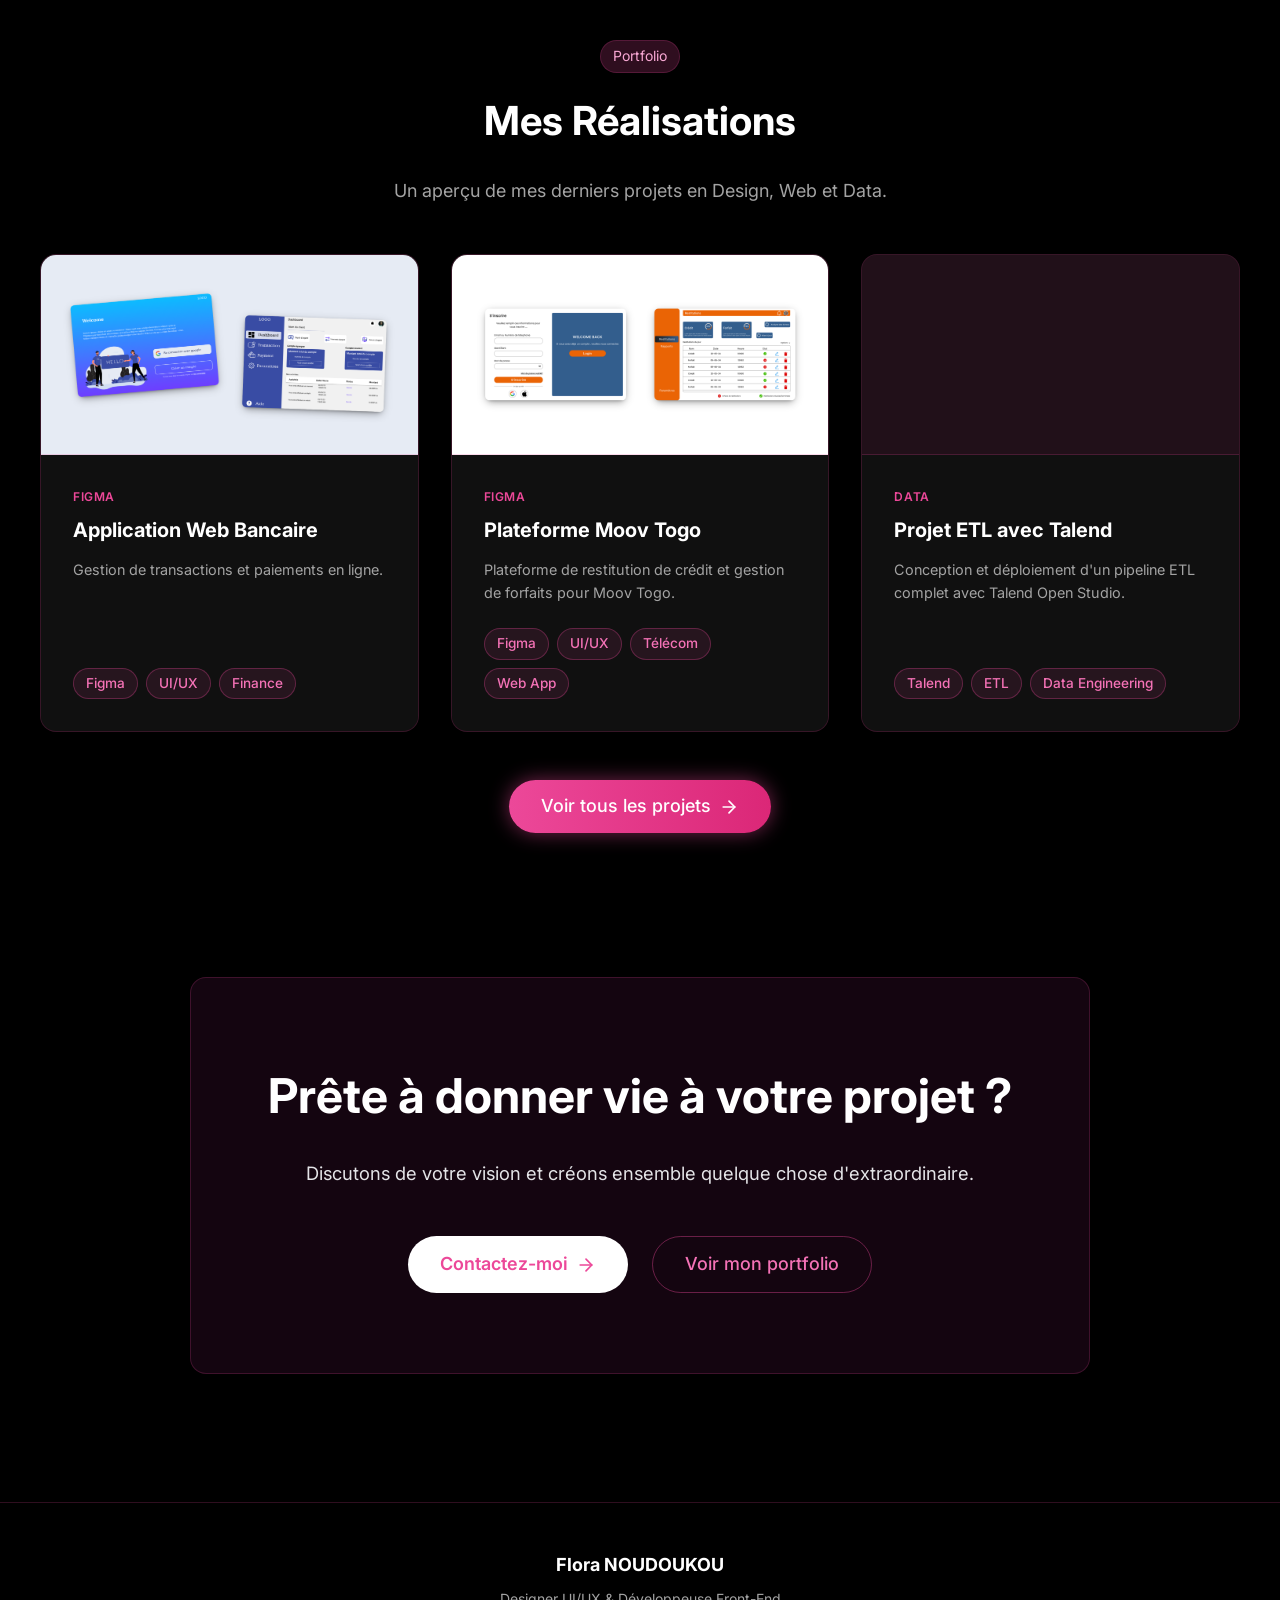
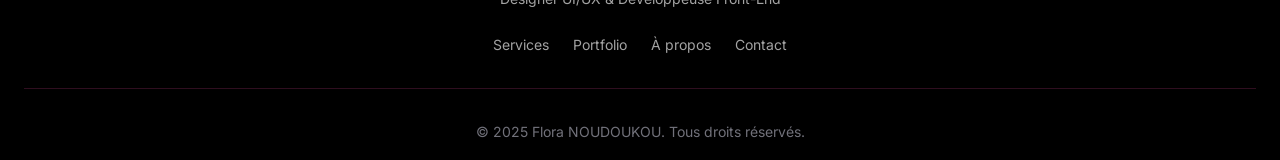
==== commit 3a3061fd: "name" ====
--- a/index.html
+++ b/index.html
@@ -64,7 +64,7 @@
 
       <h1 class="hero-title">
         Designer UI/UX & <br>
-        <span class="text-gradient">Développeuse</span> Front-End
+        <span class="text-gradient">Développeuse</span> Front-End & Data Analyst
       </h1>
 
       <p class="hero-description">
